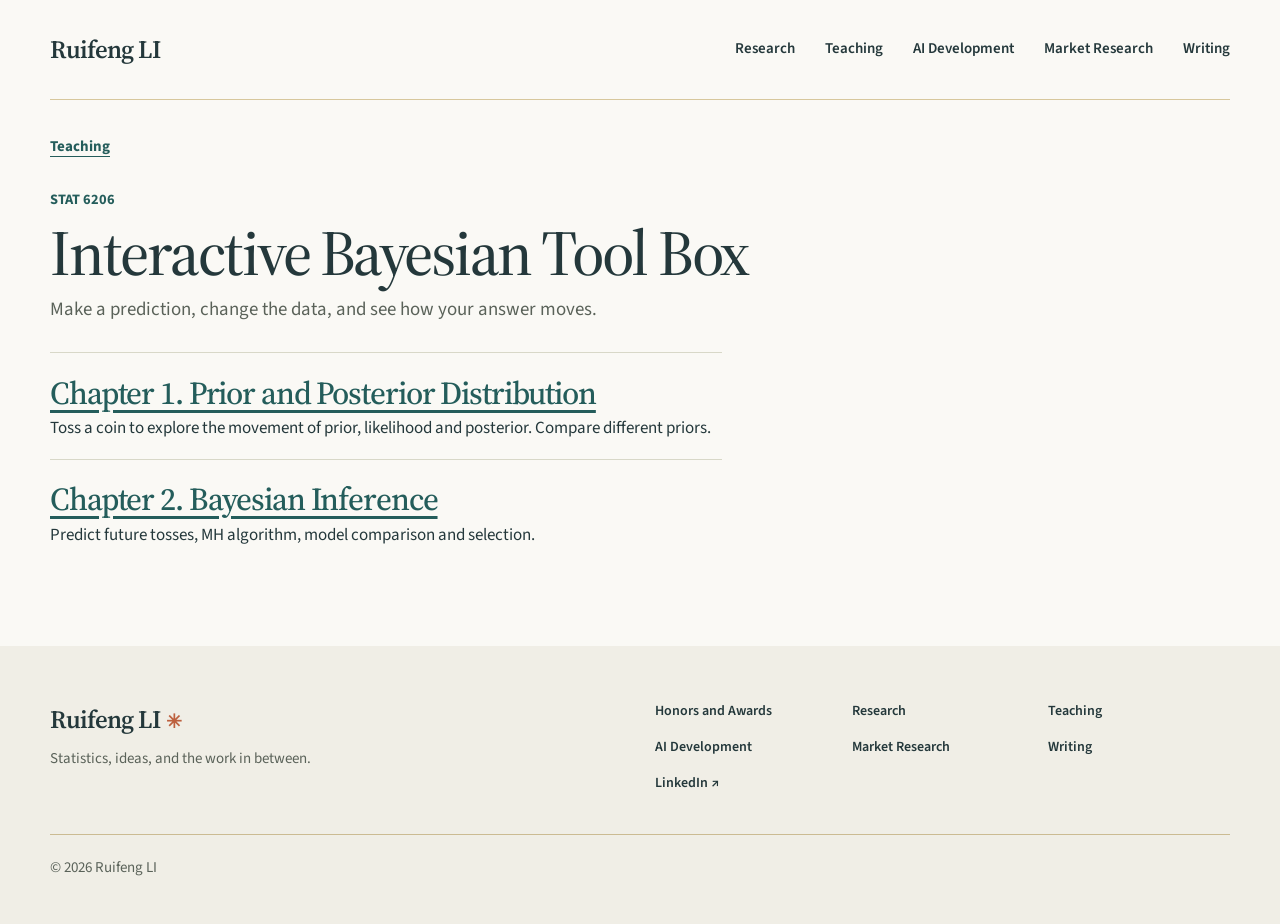
==== interactive_bayes_tutorial/index.html @ 7cce6c71 "Publish Interactive Bayesian Tool Box" ====
<!doctype html><html lang="en"><head><meta charset="utf-8"><meta name="viewport" content="width=device-width,initial-scale=1"><meta name="description" content="Ruifeng LI — statistics research, AI development, teaching, and market research."><title>Interactive Bayesian Tool Box | Ruifeng LI</title><link rel="preconnect" href="https://fonts.googleapis.com"><link rel="preconnect" href="https://fonts.gstatic.com" crossorigin><link href="https://fonts.googleapis.com/css2?family=Source+Sans+3:wght@400;500;600;700&family=Source+Serif+4:opsz,wght@8..60,400;8..60,500;8..60,600&display=swap" rel="stylesheet"><link rel="stylesheet" href="../style.css"><script src="../app.js" defer></script><link rel="stylesheet" href="assets/tutorial.css?v=704fc235ecc0"></head><body><a class="skip" href="#main">Skip to content</a><header class="header wrap"><a class="brand" href="../index.html" aria-label="Ruifeng LI, home">Ruifeng LI</a><button class="menu-toggle" aria-expanded="false" aria-controls="nav">Menu <span>☰</span></button><nav id="nav" aria-label="Main navigation"><a href="../research.html">Research</a><a href="../teaching.html">Teaching</a><a href="../ai-development.html">AI Development</a><a href="../market-research.html">Market Research</a><a href="../writing.html">Writing</a></nav></header><main id="main"><article class="wrap bayes-page bayes-index">
  <a class="text-link" href="../teaching.html">Teaching</a>
  <p class="bayes-context">STAT 6206</p>
  <h1>Interactive Bayesian Tool Box</h1>
  <p class="bayes-intro">Make a prediction, change the data, and see how your answer moves.</p>
  <div class="bayes-chapter-link">
    <h2><a href="ch01.html">Chapter 1. Prior and Posterior Distribution</a></h2>
    <p>Toss a coin to explore the movement of prior, likelihood and posterior. Compare different priors.</p>
  </div>
  <div class="bayes-chapter-link">
    <h2><a href="ch02.html">Chapter 2. Bayesian Inference</a></h2>
    <p>Predict future tosses, MH algorithm, model comparison and selection.</p>
  </div>
</article>
</main><footer><div class="wrap footer-inner"><div><a class="footer-brand" href="../index.html">Ruifeng LI<span>✳</span></a><p>Statistics, ideas, and the work in between.</p></div><div class="footer-links"><a href="../index.html#honors">Honors and Awards</a><a href="../research.html">Research</a><a href="../teaching.html">Teaching</a><a href="../ai-development.html">AI Development</a><a href="../market-research.html">Market Research</a><a href="../writing.html">Writing</a><a href="https://www.linkedin.com/in/ruifeng-li-78461b2b7/">LinkedIn ↗</a></div><p class="copyright">© 2026 Ruifeng LI</p></div></footer></body></html>
---- style.css ----
:root{--bg:#faf9f5;--paper:#fff8e7;--ink:#24383b;--accent:#245d5b;--muted:#5a6259;--line:#d7c79c}*{box-sizing:border-box}html{scroll-behavior:smooth}body{margin:0;background:var(--bg);color:var(--ink);font-family:'Source Sans 3',sans-serif;font-size:17px;line-height:1.5}a{color:inherit}button{font:inherit}h1,h2,h3,p{margin-top:0}h1,h2,h3{font-family:'Source Serif 4',Georgia,serif;font-weight:500;line-height:1.1;letter-spacing:-.035em}h1{font-size:clamp(3.5rem,7.5vw,7.25rem);margin-bottom:24px}h2{font-size:clamp(2.35rem,4vw,4rem);margin-bottom:22px}h3{font-size:1.55rem}.wrap{width:min(1180px,calc(100% - 80px));margin:auto}.skip{position:absolute;top:-100px;left:15px;background:white;padding:10px;z-index:20}.skip:focus{top:10px}:focus-visible{outline:3px solid #245d5b;outline-offset:4px}.header{height:100px;display:flex;align-items:center;justify-content:space-between;border-bottom:1px solid var(--line)}.brand,.footer-brand{font-family:'Source Serif 4',serif;font-size:25px;text-decoration:none;font-weight:600;letter-spacing:-.04em}.brand span,.footer-brand span{color:#bd603e;margin-left:6px;font-family:sans-serif;font-size:19px}.header nav{display:flex;gap:30px;align-items:center}.header nav a{text-decoration:none;font-size:15px;font-weight:600}.header nav a:hover,.header nav a[aria-current]{text-decoration:underline;text-underline-offset:6px}.menu-toggle{display:none}.hero{display:grid;grid-template-columns:1.1fr .8fr;gap:50px;padding-top:95px;padding-bottom:105px;align-items:center}.hello{font-size:18px;color:var(--accent);font-weight:600;margin-bottom:12px}.period{color:#bd603e}.role{font-family:'Source Serif 4',serif;font-size:21px;line-height:1.45}.lede,.page-lede{color:var(--muted);font-size:20px;line-height:1.55;max-width:540px}.actions{display:flex;align-items:center;gap:25px;margin-top:32px}.button{background:var(--accent);color:white;padding:15px 21px;border-radius:5px;text-decoration:none;font-size:15px;font-weight:600;display:inline-flex;align-items:center;gap:22px}.button:hover{background:#173e3d}.text-link,.under-link{color:var(--accent);font-size:15px;font-weight:700;text-decoration:underline;text-underline-offset:5px}.interest{background:#efe1b8;padding:30px 36px 35px;border-radius:3px 42px 3px 3px}.interest-heading{display:flex;justify-content:space-between;align-items:center;color:#596155;font-size:14px;font-weight:600}.asterisk{font-size:35px;color:#a35138}.interest h2{font-size:clamp(2.3rem,3.8vw,3.6rem);margin:35px 0 15px}.interest>p{color:var(--muted);font-size:16px;max-width:280px}.topic-buttons{margin-top:30px;border-top:1px solid #acaa8c}.topic-button{border:0;border-bottom:1px solid #acaa8c;background:transparent;color:var(--ink);width:100%;padding:16px 2px;display:flex;justify-content:space-between;text-align:left;cursor:pointer;font-weight:600}.topic-button:hover,.topic-button[aria-expanded=true]{color:var(--accent)}.topic-button span:last-child{font-size:22px;line-height:1}.topic-panel{grid-column:1/-1;background:var(--paper);padding:36px 42px;border-radius:4px}.topic-panel h2{font-size:2.3rem}.topic-panel h3{font-family:'Source Sans 3',sans-serif;font-weight:700;font-size:16px;letter-spacing:0;margin-top:30px}.topic-panel p{max-width:75ch}.topic-panel ol{list-style:none;padding:0;margin:0}.topic-panel li{padding:14px 0;border-top:1px solid var(--line)}.topic-panel li a{color:var(--accent);font-weight:600}.topic-panel small{color:var(--muted)}.kicker{font-size:14px;font-weight:700;color:var(--accent);margin-bottom:16px}.section-heading{display:flex;justify-content:space-between;align-items:end;gap:40px}.section-heading>p{max-width:340px;color:var(--muted)}.pathways{padding-bottom:110px}.paths{display:grid;grid-template-columns:repeat(3,1fr);gap:0;border-top:1px solid var(--line);margin-top:38px}.paths>a{padding:32px 35px 0 0;text-decoration:none}.paths>a+a{border-left:1px solid var(--line);padding-left:35px}.paths h3{margin-bottom:12px}.paths p{color:var(--muted);max-width:270px;min-height:55px}.path-icon{font-size:28px;color:#a35138;display:block;margin-bottom:25px}.path-link{color:var(--accent);font-weight:700;font-size:15px}.featured{background:#285c59;color:#fff8e7;padding:90px 0}.feature-grid{display:grid;grid-template-columns:1fr .85fr;gap:90px;align-items:center}.featured .kicker{color:#d5dfc1}.featured h2{font-size:clamp(2.4rem,4.3vw,4.2rem)}.feature-intro{max-width:480px;color:#e7eee1;font-size:19px;line-height:1.6}.light-button{background:#faf9f5;color:#24383b;margin-top:20px}.light-button:hover{background:#fff8e7}.paper-preview{background:#fff8e7;color:var(--ink);padding:30px 35px;transform:rotate(2deg);box-shadow:10px 12px 0 #1e4b49}.paper-top{display:flex;justify-content:space-between;font-weight:700;font-size:14px;border-bottom:1px solid var(--line);padding-bottom:16px}.paper-top span:last-child{color:#a35138;font-size:23px}.paper-label{font-size:13px;color:var(--muted);margin:25px 0 8px}.paper-preview ol{padding-left:20px;margin:0}.paper-preview li{padding:8px 0;font-family:'Source Serif 4',serif}.closing-grid,.content-grid,.project-grid{display:grid;grid-template-columns:1fr 1fr;gap:110px;padding-top:110px;padding-bottom:110px}.closing-grid p,.content-grid p,.project-grid p{color:var(--muted);max-width:500px}.teaching-preview{border-left:1px solid var(--line);padding-left:55px;align-self:center}.small-label{font-size:14px;color:var(--accent);font-weight:700}.teaching-preview h3{font-size:2.2rem;margin:22px 0}.page-hero{padding-top:100px;padding-bottom:75px;border-bottom:1px solid var(--line)}.page-hero h1{font-size:clamp(3.4rem,6.4vw,6rem)}.page-lede{max-width:650px}.content-grid h2,.project-grid h2,.simple-section h2,.market-note h2{font-size:2.7rem}.timeline article{border-top:1px solid var(--line);padding:19px 0}.timeline span,.course-code{font-size:14px;color:var(--accent);font-weight:700}.timeline h3{font-size:1.25rem;margin:7px 0}.timeline p{margin:0}.research-topics,.simple-section{padding-top:75px;padding-bottom:75px}.research-topics .topic-buttons{max-width:750px}.research-topics .topic-panel{margin-top:35px}.simple-section>p{max-width:650px;color:var(--muted)}.course-list{border-top:1px solid var(--line);margin-top:35px}.course{display:grid;grid-template-columns:180px 1fr;gap:25px;padding:24px 0;border-bottom:1px solid var(--line)}.course h3{font-size:1.35rem;margin-bottom:6px}.course p{margin:0;color:var(--muted)}.workflow-box{background:var(--paper);padding:34px}.workflow{margin-top:20px}.workflow details{border-top:1px solid var(--line);padding:16px 0}.workflow summary{list-style:none;cursor:pointer;font-weight:700}.workflow summary::-webkit-details-marker{display:none}.workflow summary:after{content:'+';float:right}.workflow details[open] summary:after{content:'−'}.workflow summary span{font-family:'Source Serif 4',serif;color:#a35138;margin-right:18px}.workflow details p{padding:12px 0 0 40px;margin:0}.market-note{display:flex;align-items:start;gap:45px;padding-top:90px;padding-bottom:120px}.market-note p{color:var(--muted)}.market-symbol{font-size:70px;line-height:1;color:#a35138}.market-tags{display:flex;gap:12px;margin-top:32px}.market-tags span{border:1px solid #9eaa91;border-radius:30px;padding:7px 14px;font-size:14px}footer{background:#f0eee6;padding:55px 0 30px}.footer-inner{display:grid;grid-template-columns:1fr 1fr;gap:30px}.footer-inner p{font-size:15px;color:var(--muted);margin-top:10px}.footer-links{display:grid;grid-template-columns:repeat(3,1fr);gap:15px}.footer-links a{font-size:14px;text-decoration:none;font-weight:600}.copyright{grid-column:1/-1;border-top:1px solid #cbbb92;padding-top:22px}.menu-toggle{border:0;background:none;color:var(--ink);font-weight:700}@media(max-width:800px){.wrap{width:min(100% - 40px,650px)}.header{height:76px;position:relative}.menu-toggle{display:block}.header nav{display:none;position:absolute;z-index:5;top:75px;left:-20px;right:-20px;background:var(--paper);padding:20px;box-shadow:0 10px 20px #24383b22;flex-direction:column;align-items:flex-start;gap:18px}.header nav.open{display:flex}.hero{grid-template-columns:1fr;gap:45px;padding-top:65px;padding-bottom:75px}.interest{padding:28px}.interest h2{margin-top:25px}.topic-panel{padding:25px 23px}.section-heading{display:block}.paths{grid-template-columns:1fr}.paths>a,.paths>a+a{border-left:0;border-bottom:1px solid var(--line);padding:24px 0}.paths p{min-height:0}.path-icon{margin-bottom:12px}.feature-grid,.closing-grid,.content-grid,.project-grid{grid-template-columns:1fr;gap:45px}.feature-grid{gap:55px}.featured{padding:70px 0}.closing-grid,.content-grid,.project-grid{padding-top:75px;padding-bottom:75px}.teaching-preview{padding-left:0;border-left:0;border-top:1px solid var(--line);padding-top:35px}.page-hero{padding:65px 0 50px}.course{grid-template-columns:1fr;gap:8px}.footer-inner{grid-template-columns:1fr}.footer-links{grid-template-columns:repeat(2,1fr)}.copyright{grid-column:auto}.market-note{gap:20px}.market-symbol{font-size:48px}}@media(prefers-reduced-motion:reduce){html{scroll-behavior:auto}*{animation-duration:.01ms!important;transition-duration:.01ms!important}}

.hero{grid-template-columns:.8fr 1.1fr;gap:80px}.portrait-frame{position:relative;max-width:410px;padding:20px 0 0 20px}.portrait{display:block;width:100%;aspect-ratio:1;object-fit:cover;border-radius:3px 70px 3px 3px}.portrait-frame:before{content:"";position:absolute;inset:0 20px 20px 0;border:1px solid #acaa8c;border-radius:3px 70px 3px 3px;z-index:-1}.portrait-mark{position:absolute;bottom:-25px;right:-25px;background:#faf9f5;color:#a35138;font-size:52px;line-height:1;padding:9px}.paths{grid-template-columns:repeat(4,1fr)}.research-topics .topic-panel{margin:0}.topic-button[aria-expanded=true] span:last-child{transform:rotate(45deg)}.reading-note{font-size:15px;color:#5a6259;margin-top:4px}@media(max-width:800px){.hero{grid-template-columns:1fr;gap:45px}.portrait-frame{max-width:320px}.paths{grid-template-columns:1fr}}


.research-heading p{color:var(--muted);margin-top:-10px}.disclosure-button{display:flex;justify-content:space-between;gap:20px;align-items:center;width:100%;border:0;background:none;color:inherit;text-align:left;font:inherit;cursor:pointer;padding:0}.disclosure-button>span:last-child{color:var(--accent)}.workflow-step{border-top:1px solid var(--line);padding:16px 0}.workflow-step .disclosure-button{font-weight:700}.workflow-step .disclosure-panel p{margin:0;padding:12px 0 0 40px}.course h3 .disclosure-button{font-family:inherit;font-size:inherit;letter-spacing:inherit;line-height:inherit}.disclosure-panel h4{font-size:15px;color:var(--accent);margin:22px 0 8px}.material-list{list-style:none;padding:0;margin:0}.material-list li{padding:8px 0;border-bottom:1px solid var(--line)}.material-list a{color:var(--accent);font-weight:600}.material-download{font-size:14px;margin-left:12px}.document-page{padding:70px 0}.document-page h1{font-size:clamp(2.5rem,5vw,4.5rem);margin:24px 0}.document-actions{display:flex;align-items:center;gap:20px;margin:28px 0}.pdf-viewer{display:block;width:100%;height:85vh;border:1px solid var(--line);background:white}.extracted-text{margin-top:25px}.extracted-text summary{cursor:pointer;font-weight:700}.extracted-text pre{white-space:pre-wrap;overflow-wrap:anywhere;background:var(--paper);padding:24px;font:15px/1.6 monospace}.project-upcoming{border-top:1px solid var(--line)}


.document-pages{max-width:900px;margin:0 auto}.document-pages img{display:block;width:100%;height:auto;margin:0 0 20px;background:#fff;box-shadow:0 2px 10px #24383b20}.document-actions{flex-wrap:wrap}


.course-link{text-decoration:underline;text-decoration-thickness:1px;text-underline-offset:5px}.material-list li span{display:inline}.material-download{white-space:nowrap}


.research-heading h1{font-size:clamp(2.35rem,4vw,4rem);margin-bottom:22px}


.paths{grid-template-columns:repeat(5,1fr)}.paths>a,.paths>a+a{padding-right:18px}.paths>a+a{padding-left:18px}.writing-page h1{font-size:clamp(3rem,6vw,5rem)}.writing-list{max-width:850px;padding-left:1.3rem;margin:45px 0}.writing-list>li{padding:20px 0;border-top:1px solid var(--line)}.writing-list>li::marker{color:var(--accent)}.writing-button{font-family:"Source Serif 4",serif;font-size:1.3rem;font-weight:500}.writing-title{text-decoration:underline;text-underline-offset:5px}.writing-entry time{display:block;color:var(--muted);font-size:15px;margin-top:8px}.writing-entry .disclosure-panel p{color:var(--muted);margin:20px 0 12px}.writing-entry .disclosure-panel a{display:inline-block;margin-bottom:10px}@media(max-width:800px){.paths{grid-template-columns:1fr}.paths>a,.paths>a+a{padding:24px 0}}


.compact-intro{padding-top:70px;padding-bottom:36px;font-size:16px;line-height:1.6}.compact-intro h1{display:inline;font-family:inherit;font-size:16px;letter-spacing:normal;font-weight:700;color:var(--accent)}.compact-intro p{display:inline;color:var(--muted)}.project-grid .skill-title,.project-upcoming .skill-title,.market-columns .skill-title{font-size:clamp(1.4rem,2.25vw,1.9rem)}


.market-columns{display:grid;grid-template-columns:1fr 1fr;gap:clamp(2rem,6vw,6rem)}.market-columns .skill-title{margin-top:0}.curated-reading{min-width:0}.reading-entry{padding:2.5rem 0;border-bottom:1px solid var(--line, #c9c5ab)}.reading-entry h3{font-size:clamp(1.4rem,2.3vw,1.9rem);line-height:1.25;margin:.8rem 0 1rem}.reading-entry ul{padding-left:1.25rem;line-height:1.65}.reading-entry li+li{margin-top:.6rem}

@media (max-width: 700px){.market-columns{grid-template-columns:1fr;gap:3rem}}

.topic-panel,.workflow-box{background:#f0eee6}.reading-heading{display:flex;align-items:start;gap:1rem}.reading-heading h3{flex:1}.reading-toggle{width:auto;min-width:44px;min-height:44px;justify-content:center;color:var(--accent);font-size:1.5rem}
.intro h1{font-size:clamp(3rem,6.2vw,6rem)}
.lede{color:var(--ink);font-size:22px}
---- interactive_bayes_tutorial/assets/tutorial.css ----
.bayes-page {
  --prior: #a34739;
  --posterior: #245d5b;
  --evidence: #5e5379;
  --lab: #fffefa;
  --rule: #d8d8c8;
  padding-top: 2.1rem;
  padding-bottom: 5rem;
}

.bayes-context { color: var(--accent); font-size: .9rem; font-weight: 700; margin: 1.85rem 0 .55rem; }
.bayes-page h1 { font-size: clamp(2.2rem, 5vw, 4.2rem); margin-bottom: .6rem; line-height: 1.05; }
.bayes-intro { color: var(--muted); font-size: 1.18rem; max-width: 62ch; margin-bottom: 1.75rem; }
.bayes-index { min-height: 53vh; }
.bayes-chapter-link { max-width: 42rem; border-top: 1px solid var(--rule); padding-top: 1.4rem; }
.bayes-chapter-link h2 { font-size: clamp(1.4rem, 3vw, 2rem); margin-bottom: .35rem; }
.bayes-chapter-link a { color: var(--accent); text-underline-offset: .18em; }
.bayes-next { display: inline-block; margin-top: .65rem; }
.bayes-inference .bayes-controls select { width: 100%; margin-bottom: .75rem; }
.bayes-inference .bayes-controls .bayes-utility { align-items: center; }
.inference-count-heading { display: flex; justify-content: space-between; gap: .5rem; }
.inference-count-heading output { color: var(--accent); font-weight: 700; font-variant-numeric: tabular-nums; }
.inference-counts { display: grid; grid-template-columns: repeat(2, minmax(0, 1fr)); gap: .85rem; }
.inference-next-toss { display: flex; align-items: center; justify-content: space-between; flex-wrap: wrap; gap: .15rem .6rem; margin: .65rem 0 0; padding: .45rem .65rem; background: #e8f0ea; border-left: 3px solid var(--accent); color: var(--accent); font-weight: 700; }
.inference-next-toss output { font-size: 1.48rem; line-height: 1.2; }
#predictive-simulated { color: var(--evidence); }
.inference-chart .bayes-legend { margin-top: .45rem; }
.bayes-legend .inference-key-hpd::before { height: .6em; border: 0; background: #c4d3cb; }
.inference-endpoints { display: grid; grid-template-columns: repeat(2, minmax(0, 1fr)); gap: 1rem; margin-top: .65rem; padding-top: .2rem; border-top: 1px solid var(--rule); }
.inference-buttons { margin-bottom: .85rem; }
#model-check > p { max-width: 74ch; }
#model-check > .check-specification { display: flex; flex-wrap: wrap; gap: .3rem 1.15rem; max-width: none; margin-bottom: .55rem; }
.check-controls { display: flex; flex-wrap: wrap; align-items: end; gap: .5rem 1.15rem; margin: .85rem 0 1rem; }
.check-controls .bayes-range { flex: 0 1 16rem; margin: 0; }
.check-controls select { margin-bottom: 0; }
.bayes-legend .check-key-observed::before { border-color: var(--ink); border-width: 3px; }
.bayes-legend .check-key-replicated::before { border-color: #789e91; }
.check-charts .bayes-figure { padding: .75rem; background: var(--lab); border: 1px solid var(--rule); }
.bf-lab { max-width: 55rem; }
.bf-models, .bf-controls { display: grid; grid-template-columns: repeat(2, minmax(0, 1fr)); gap: .75rem; }
.bf-definitions { margin-bottom: .95rem; }
.bf-definitions > div { display: grid; grid-template-columns: max-content minmax(0, 1fr); align-items: baseline; gap: .35rem; border-top: 1px solid var(--rule); padding: .5rem 0; }
.bf-definitions :is(strong, span) { color: var(--ink); font-size: 1rem; font-weight: 700; }
.bf-heading { font-size: 1.2rem; margin: 0 0 .3rem; }
.bf-formula { padding: .45rem .55rem .6rem; background: #eeefe7; }
.bf-formula math { font-size: clamp(1rem, 3vw, 1.35rem); }
.bf-controls { padding: .85rem 0 .3rem; align-items: start; }
.bf-controls > div > .bayes-range:first-child { margin-top: 0; }
.bf-results > p:first-child { margin-bottom: .35rem; font-weight: 700; }
.bf-model { --bf-fill: var(--muted); min-width: 0; border: 1px solid var(--rule); border-top: 3px solid var(--bf-fill); padding: .65rem .75rem; background: var(--lab); }
.bf-alternative { --bf-fill: var(--accent); }
.bf-model h4 { margin: 0 0 .55rem; font-size: 1rem; }
.bf-model sub { line-height: 0; }
.bf-reading { display: grid; grid-template-columns: minmax(0, 1fr) 5.5ch; align-items: start; gap: .6rem; }
.bf-reading output { color: var(--bf-fill); font-size: 1.22rem; font-variant-numeric: tabular-nums; font-weight: 700; line-height: 1; text-align: right; }
.bf-reading meter { display: block; width: 100%; height: 1rem; }
.bf-reading meter::-webkit-meter-bar { background: #e9e9e0; border: 0; border-radius: .2rem; }
.bf-reading meter::-webkit-meter-optimum-value { background: var(--bf-fill); }
.bf-reading meter::-moz-meter-bar { background: var(--bf-fill); }
.bf-scale { display: flex; justify-content: space-between; margin-top: .2rem; color: var(--muted); font-size: .76rem; }
.bf-summary { margin: .5rem 0 1rem; font-size: .88rem; color: var(--muted); font-variant-numeric: tabular-nums; }
.bf-criterion caption { text-align: left; font-family: 'Source Serif 4', Georgia, serif; font-weight: 600; font-size: 1.3rem; margin-bottom: .3rem; }
.bf-criterion { width: 100%; margin-bottom: .35rem; }
.bf-criterion th:nth-child(-n+2), .bf-criterion td:nth-child(-n+2) { white-space: nowrap; }
@media (max-width: 560px) {
  .bf-controls, .bf-definitions { grid-template-columns: minmax(0, 1fr); }
  .bf-model { padding: .5rem; }
  .bf-model h4 { min-height: 3em; }
  .bf-reading { grid-template-columns: minmax(0, 1fr); gap: .35rem; }
  .bf-reading output { grid-row: 1; text-align: left; }
}
.lasso-spec-heading { font-size: 1.2rem; margin: 0 0 .3rem; }
.lasso-model { max-width: 30rem; margin: .55rem 0 .8rem; }
.criteria-specification { display: flex; flex-wrap: wrap; align-items: baseline; column-gap: .4rem; }
.criteria-heading { font-size: clamp(.9rem, 3vw, 1.2rem); margin: 0; }
.criteria-equation { width: fit-content; margin: .5rem 0 .65rem; font-size: clamp(.8rem, 3vw, 1.15rem); }
.criteria-specification .criteria-equation { margin: 0; }
.criteria-controls { display: grid; grid-template-columns: repeat(2, minmax(0, 1fr)); gap: .15rem 1rem; max-width: 50rem; }
.criteria-controls .bayes-range { margin: .35rem 0; }
.criteria-charts { max-width: 62rem; margin-top: .65rem; }
.criteria-results { max-width: 50rem; width: 100%; margin-top: .55rem; }
@media (max-width: 420px) {
  .criteria-controls { grid-template-columns: minmax(0, 1fr); }
}
.lasso-priors, .lasso-charts { max-width: 60rem; }
.lasso-priors p { margin-bottom: .35rem; color: var(--muted); }
.lasso-priors strong { color: var(--ink); }
.lasso-legend { margin-bottom: .7rem; }
.bayes-legend .lasso-key-boundary::before { border-color: var(--accent); }
.bayes-legend .lasso-key-mode::before { width: .56rem; height: .56rem; border: 0; border-radius: 50%; background: var(--accent); }
.lasso-charts .bayes-figure { background: var(--lab); border: 1px solid var(--rule); padding: .65rem .75rem; }
.lasso-charts svg { margin-inline: auto; }
.bayes-inference .bayes-table th, .bayes-inference .bayes-table td { padding-right: .45rem; }
#predictive-plot .overlay { cursor: crosshair; }
.mh-controls { display: flex; flex-wrap: wrap; align-items: end; gap: .5rem 1rem; }
.mh-controls select { max-width: 100%; }
.mh-target-note { font-size: .94rem; color: var(--muted); margin: .35rem 0 .5rem; }
.mh-toggle { display: inline-flex; align-items: center; gap: .4rem; min-height: 2.65rem; }
.mh-toggle input { accent-color: var(--accent); }
.mh-settings { display: grid; gap: 1rem; }
.mh-settings.mh-comparing { grid-template-columns: repeat(2, minmax(0, 1fr)); align-items: start; }
.mh-setting { container-type: inline-size; min-width: 0; background: var(--lab); border: 1px solid var(--rule); padding: .95rem; }
.mh-setting > h3 { font-size: 1.35rem; margin-bottom: .4rem; }
.mh-setting > .bayes-range { max-width: 22rem; }
.mh-hint { border-left: 3px solid var(--accent); padding: .35rem .55rem; background: #ebf0ea; font-size: .91rem; margin: .35rem 0 .65rem; }
.mh-hint[data-state="slow"] { border-color: #97752c; background: #f5efdf; }
.mh-hint[data-state="rejection"] { border-color: var(--prior); background: #f8eae5; }
.mh-table th, .mh-table td { font-size: .88rem; }
.mh-low { color: var(--prior); font-weight: 700; }
.mh-swatch { display: inline-block; vertical-align: middle; margin-right: .4rem; width: .9rem; border-top: 2px var(--chain-style) var(--chain-color); }
.mh-charts { display: grid; gap: .75rem 1rem; grid-template-columns: minmax(0, 1fr); }
.mh-charts figure { border-top: 1px solid var(--rule); padding-top: .55rem; }
.mh-charts h4 { margin: 0 0 .25rem; font-size: 1rem; color: var(--accent); }
.mh-charts figure > p, .mh-charts figcaption { font-size: .88rem; }
.mh-target { cursor: crosshair; }
.mh-start { display: flex; flex-wrap: wrap; align-items: end; gap: .25rem .55rem; margin: .25rem 0 .45rem; font-size: .87rem; }
.mh-start select { margin: 0; }
.mh-start input { display: block; font: inherit; width: 4rem; padding: .3rem; min-height: 2.65rem; color: var(--ink); background: var(--lab); border: 1px solid #7f8e83; border-radius: .3rem; }
.mh-notes { margin-top: .85rem; }
@container (min-width: 39rem) {
  .mh-charts { grid-template-columns: repeat(2, minmax(0, 1fr)); }
}
@media (max-width: 690px) {
  .mh-settings.mh-comparing { grid-template-columns: minmax(0, 1fr); }
}

.bayes-workbench {
  --bayes-columns: minmax(215px, .85fr) minmax(0, 2.3fr);
  display: grid;
  grid-template-columns: var(--bayes-columns);
  border: 1px solid var(--rule);
  border-top: 3px solid var(--accent);
  border-radius: 0 0 .65rem .65rem;
  background: var(--lab);
}
.bayes-controls { padding: 1.3rem; background: #f1f0e6; border-right: 1px solid var(--rule); }
.bayes-controls h2 { font-size: 1.65rem; margin-bottom: 1rem; }
.bayes-views { min-width: 0; padding: 1.1rem 1.3rem 1.25rem; }
.bayes-custom { display: grid; grid-column: 1 / -1; grid-template-columns: var(--bayes-columns); border-top: 1px solid var(--rule); }
.bayes-custom .bayes-controls { min-width: 0; padding-top: 1.1rem; }
.bayes-custom > :is(.bayes-controls, .bayes-figure) > h3 { font-size: 1.24rem; line-height: 1.25; margin: 0; }
.bayes-custom .bayes-legend { margin-top: .35rem; }
.bayes-page button, .bayes-page select { font: inherit; font-size: .96rem; min-height: 2.65rem; border-radius: .3rem; }
.bayes-page button { cursor: pointer; }
.bayes-page :focus-visible { outline: 2px solid var(--accent); outline-offset: 3px; }
.bayes-page select { display: block; background: var(--lab); color: var(--ink); border: 1px solid #7f8e83; padding: .35rem .5rem; margin: .25rem 0; max-width: 100%; }
.bayes-page button:is(.bayes-action, .bayes-secondary) { padding: .32rem .72rem; font-weight: 700; border: 1px solid var(--accent); }
.bayes-action { background: var(--accent); color: white; }
.bayes-action:hover { background: #173e3d; }
.bayes-secondary { background: var(--lab); color: var(--accent); }
.bayes-secondary:hover { background: #e4eee7; }
.bayes-quiet { padding: .16rem 0; background: none; border: 0; color: var(--accent); font-weight: 700 !important; text-decoration: underline; text-underline-offset: .2em; }
.bayes-toss-buttons { display: grid; grid-template-columns: repeat(2, 1fr); gap: .5rem; margin: 1rem 0; }
.bayes-range { display: block; margin: .7rem 0 .9rem; font-size: .95rem; }
.bayes-range span { display: flex; justify-content: space-between; gap: .4rem; }
.bayes-range output { color: var(--accent); font-weight: 700; font-variant-numeric: tabular-nums; }
.bayes-range input { display: block; accent-color: var(--accent); width: 100%; min-height: 1.6rem; margin: .2rem 0 0; }
.bayes-short-range { max-width: 24rem; }
.bayes-utility { display: flex; flex-wrap: wrap; gap: .15rem .9rem; margin-top: .55rem; }
.bayes-feedback { color: var(--accent); font-size: .95rem; margin-bottom: .5rem; }
.bayes-mobile-means { display: none; }
.bayes-record { border-bottom: 1px solid var(--rule); padding: .1rem 0 .85rem; margin-bottom: .7rem; }
.bayes-record p { font-weight: 700; margin: 0 0 .45rem; font-variant-numeric: tabular-nums; }
.bayes-toss-log { list-style: none; padding: 0; margin: 0; display: flex; flex-wrap: wrap; gap: .3rem; }
.bayes-toss-log li { width: 1.48rem; height: 1.48rem; display: grid; place-items: center; border-radius: 50%; background: #dbe9dd; color: #23473b; border: 1px solid #8bab99; font-size: .78rem; font-weight: 700; }
.bayes-toss-log [data-tails] { background: #f8e8d9; border-color: #b9815e; color: #753b23; }
.bayes-pair { display: grid; grid-template-columns: repeat(2, minmax(0, 1fr)); gap: 1.05rem; }
.bayes-figure { margin: 0; min-width: 0; }
.bayes-figure h3 { font-size: 1.24rem; margin: 0; }
.bayes-figure > p { color: var(--muted); margin-bottom: 0; font-size: .92rem; }
.bayes-figure svg { display: block; max-width: 100%; height: auto; }
.bayes-axis-label { display: flex; justify-content: space-between; font-size: .78rem; color: var(--ink); }
.bayes-axis-label span { color: var(--evidence); }
.bayes-figure figcaption { color: var(--muted); font-size: .94rem; margin-top: .25rem; font-variant-numeric: tabular-nums; }
.bayes-likelihood-note { border-top: 1px solid var(--rule); margin: .75rem 0 0; padding-top: .65rem; color: var(--muted); font-size: .94rem; }
.bayes-legend { display: flex; flex-wrap: wrap; gap: .35rem 1rem; padding: 0; margin: 0 0 .55rem; list-style: none; font-size: .88rem; }
.bayes-legend[hidden] { display: none; }
.bayes-legend li::before { content: ''; display: inline-block; vertical-align: middle; width: 1.25rem; margin-right: .35rem; border-top: 2px solid var(--posterior); }
.bayes-legend .bayes-key-prior::before { border-top: 2px dashed var(--prior); }
.bayes-legend .bayes-key-evidence::before { border-top: 2px dotted #7c887e; }
.bayes-legend .bayes-key-likelihood::before { border-top: 2px dotted var(--evidence); }
.bayes-explanation, .bayes-advanced { border-block-start: 1px solid var(--rule); }
.bayes-page details summary { color: var(--accent); padding: .8rem 0; cursor: pointer; font-weight: 700; }
.bayes-explanation { margin-top: 1.1rem; }
.bayes-explanation p, .bayes-advanced-body > p { max-width: 74ch; }
.bayes-advanced-title { font-size: 2rem; margin: 2.2rem 0 .45rem; }
.bayes-advanced:last-of-type { border-block-end: 1px solid var(--rule); }
.bayes-advanced-body { padding: .35rem 0 1.4rem; }
.bayes-advanced-body > p { margin-bottom: .7rem; }
.bayes-presets { margin-bottom: .7rem; gap: .45rem; }
.bayes-table { border-collapse: collapse; font-size: .92rem; margin-bottom: .85rem; }
.bayes-table th, .bayes-table td { text-align: left; padding: .42rem .65rem .42rem 0; border-bottom: 1px solid var(--rule); font-variant-numeric: tabular-nums; }
.bayes-table thead th { color: var(--accent); }
.bayes-objective-charts { margin-top: 1rem; }
.bayes-objective-charts:has(#kernel-figure[hidden]) { grid-template-columns: minmax(0, 36rem); }
.bayes-normal-grid { display: grid; grid-template-columns: minmax(190px, .85fr) minmax(0, 2fr); gap: 1.2rem; }
.bayes-weights { margin-top: .65rem; font-size: .92rem; font-variant-numeric: tabular-nums; }
.bayes-weights div { display: flex; flex-wrap: wrap; justify-content: space-between; gap: .2rem .75rem; }
.bayes-weights progress { width: 100%; height: .6rem; accent-color: var(--posterior); direction: rtl; }
.bayes-takeaway { border-left: 3px solid var(--accent); padding-left: .65rem; margin-top: 1rem; }
.bayes-reference { color: var(--muted); font-size: .9rem; margin: .9rem 0 0; }

@media (max-width: 800px) {
  .bayes-workbench { --bayes-columns: minmax(172px, .85fr) minmax(0, 2.3fr); grid-template-columns: minmax(0, 1fr); }
  .bayes-controls { border-right: 0; border-bottom: 1px solid var(--rule); }
  .bayes-custom .bayes-controls { border-right: 1px solid var(--rule); border-bottom: 0; }
  .bayes-custom > :is(.bayes-controls, .bayes-figure) > h3 { font-size: 1.07rem; }
  .bayes-mobile-means { display: block; margin: -.45rem 0 .65rem; color: var(--accent); font-size: .9rem; font-weight: 700; }
}
@media (max-width: 560px) {
  .bayes-page { padding-top: 1.25rem; }
  .bayes-controls, .bayes-views { padding: .9rem; }
  .bayes-custom { grid-template-columns: minmax(134px, .85fr) minmax(0, 2.3fr); }
  .bayes-custom > :is(.bayes-controls, .bayes-figure) { padding: .75rem .45rem; }
  .bayes-custom > :is(.bayes-controls, .bayes-figure) > h3 { font-size: .92rem; }
  .bayes-custom .bayes-axis-label { font-size: .68rem; }
  .bayes-pair, .bayes-normal-grid { grid-template-columns: minmax(0, 1fr); }
}
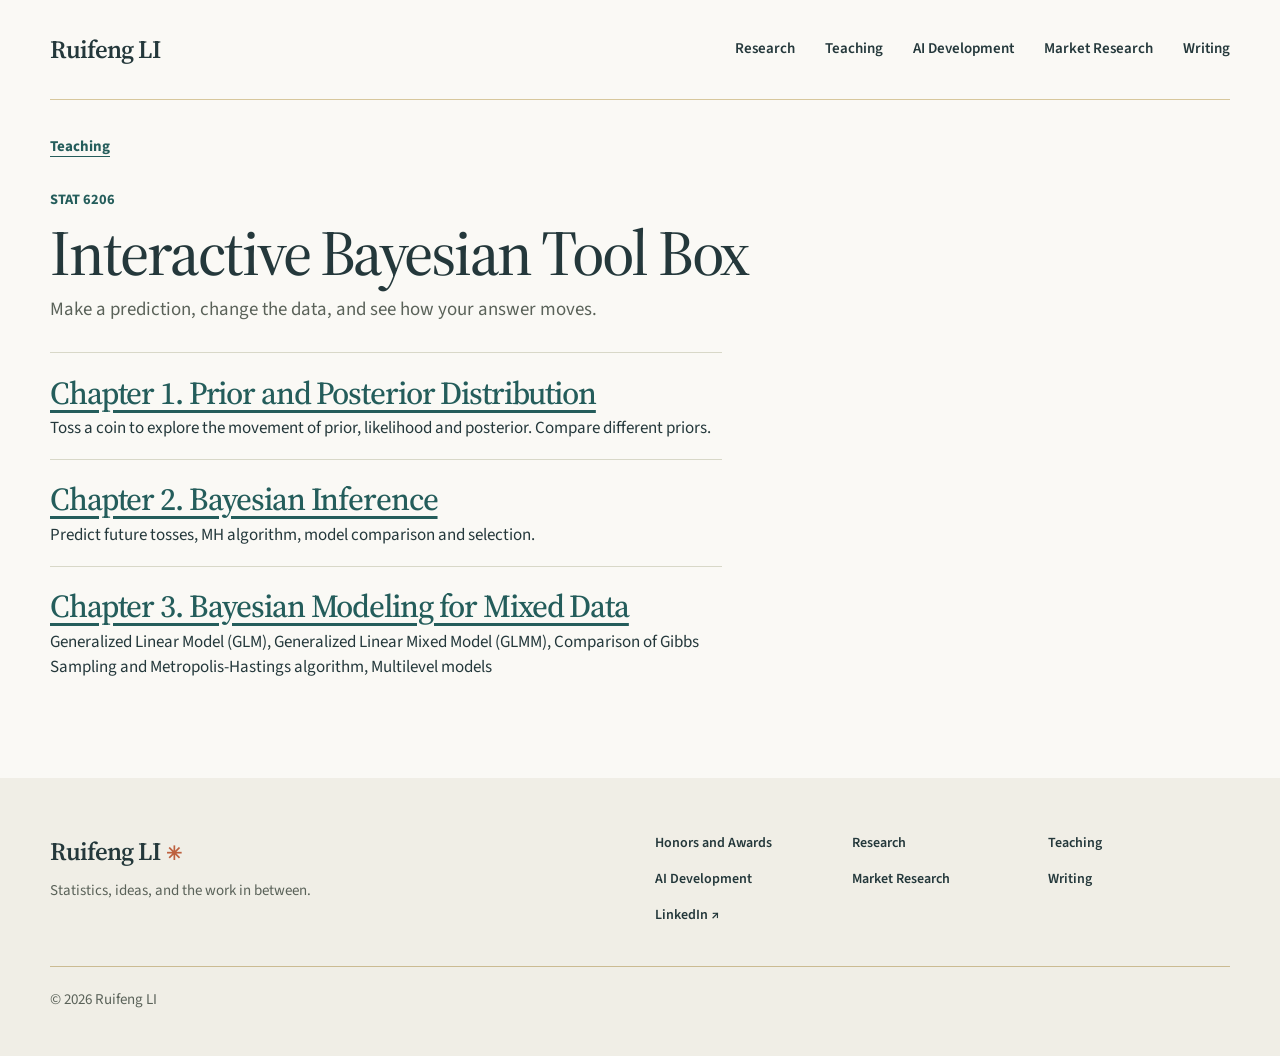
==== commit a30aedc7: "Publish Bayesian modeling tutorial for mixed data" ====
--- a/interactive_bayes_tutorial/index.html
+++ b/interactive_bayes_tutorial/index.html
@@ -1,4 +1,4 @@
-<!doctype html><html lang="en"><head><meta charset="utf-8"><meta name="viewport" content="width=device-width,initial-scale=1"><meta name="description" content="Ruifeng LI — statistics research, AI development, teaching, and market research."><title>Interactive Bayesian Tool Box | Ruifeng LI</title><link rel="preconnect" href="https://fonts.googleapis.com"><link rel="preconnect" href="https://fonts.gstatic.com" crossorigin><link href="https://fonts.googleapis.com/css2?family=Source+Sans+3:wght@400;500;600;700&family=Source+Serif+4:opsz,wght@8..60,400;8..60,500;8..60,600&display=swap" rel="stylesheet"><link rel="stylesheet" href="../style.css"><script src="../app.js" defer></script><link rel="stylesheet" href="assets/tutorial.css?v=704fc235ecc0"></head><body><a class="skip" href="#main">Skip to content</a><header class="header wrap"><a class="brand" href="../index.html" aria-label="Ruifeng LI, home">Ruifeng LI</a><button class="menu-toggle" aria-expanded="false" aria-controls="nav">Menu <span>☰</span></button><nav id="nav" aria-label="Main navigation"><a href="../research.html">Research</a><a href="../teaching.html">Teaching</a><a href="../ai-development.html">AI Development</a><a href="../market-research.html">Market Research</a><a href="../writing.html">Writing</a></nav></header><main id="main"><article class="wrap bayes-page bayes-index">
+<!doctype html><html lang="en"><head><meta charset="utf-8"><meta name="viewport" content="width=device-width,initial-scale=1"><meta name="description" content="Ruifeng LI — statistics research, AI development, teaching, and market research."><title>Interactive Bayesian Tool Box | Ruifeng LI</title><link rel="preconnect" href="https://fonts.googleapis.com"><link rel="preconnect" href="https://fonts.gstatic.com" crossorigin><link href="https://fonts.googleapis.com/css2?family=Source+Sans+3:wght@400;500;600;700&family=Source+Serif+4:opsz,wght@8..60,400;8..60,500;8..60,600&display=swap" rel="stylesheet"><link rel="stylesheet" href="../style.css"><script src="../app.js" defer></script><link rel="stylesheet" href="assets/tutorial.css?v=f09e09e74d09"></head><body><a class="skip" href="#main">Skip to content</a><header class="header wrap"><a class="brand" href="../index.html" aria-label="Ruifeng LI, home">Ruifeng LI</a><button class="menu-toggle" aria-expanded="false" aria-controls="nav">Menu <span>☰</span></button><nav id="nav" aria-label="Main navigation"><a href="../research.html">Research</a><a href="../teaching.html">Teaching</a><a href="../ai-development.html">AI Development</a><a href="../market-research.html">Market Research</a><a href="../writing.html">Writing</a></nav></header><main id="main"><article class="wrap bayes-page bayes-index">
   <a class="text-link" href="../teaching.html">Teaching</a>
   <p class="bayes-context">STAT 6206</p>
   <h1>Interactive Bayesian Tool Box</h1>
@@ -11,5 +11,9 @@
     <h2><a href="ch02.html">Chapter 2. Bayesian Inference</a></h2>
     <p>Predict future tosses, MH algorithm, model comparison and selection.</p>
   </div>
+  <div class="bayes-chapter-link">
+    <h2><a href="ch03.html">Chapter 3. Bayesian Modeling for Mixed Data</a></h2>
+    <p>Generalized Linear Model (GLM), Generalized Linear Mixed Model (GLMM), Comparison of Gibbs Sampling and Metropolis-Hastings algorithm, Multilevel models</p>
+  </div>
 </article>
 </main><footer><div class="wrap footer-inner"><div><a class="footer-brand" href="../index.html">Ruifeng LI<span>✳</span></a><p>Statistics, ideas, and the work in between.</p></div><div class="footer-links"><a href="../index.html#honors">Honors and Awards</a><a href="../research.html">Research</a><a href="../teaching.html">Teaching</a><a href="../ai-development.html">AI Development</a><a href="../market-research.html">Market Research</a><a href="../writing.html">Writing</a><a href="https://www.linkedin.com/in/ruifeng-li-78461b2b7/">LinkedIn ↗</a></div><p class="copyright">© 2026 Ruifeng LI</p></div></footer></body></html>
--- a/style.css
+++ b/style.css
@@ -1,30 +1,54 @@
-:root{--bg:#faf9f5;--paper:#fff8e7;--ink:#24383b;--accent:#245d5b;--muted:#5a6259;--line:#d7c79c}*{box-sizing:border-box}html{scroll-behavior:smooth}body{margin:0;background:var(--bg);color:var(--ink);font-family:'Source Sans 3',sans-serif;font-size:17px;line-height:1.5}a{color:inherit}button{font:inherit}h1,h2,h3,p{margin-top:0}h1,h2,h3{font-family:'Source Serif 4',Georgia,serif;font-weight:500;line-height:1.1;letter-spacing:-.035em}h1{font-size:clamp(3.5rem,7.5vw,7.25rem);margin-bottom:24px}h2{font-size:clamp(2.35rem,4vw,4rem);margin-bottom:22px}h3{font-size:1.55rem}.wrap{width:min(1180px,calc(100% - 80px));margin:auto}.skip{position:absolute;top:-100px;left:15px;background:white;padding:10px;z-index:20}.skip:focus{top:10px}:focus-visible{outline:3px solid #245d5b;outline-offset:4px}.header{height:100px;display:flex;align-items:center;justify-content:space-between;border-bottom:1px solid var(--line)}.brand,.footer-brand{font-family:'Source Serif 4',serif;font-size:25px;text-decoration:none;font-weight:600;letter-spacing:-.04em}.brand span,.footer-brand span{color:#bd603e;margin-left:6px;font-family:sans-serif;font-size:19px}.header nav{display:flex;gap:30px;align-items:center}.header nav a{text-decoration:none;font-size:15px;font-weight:600}.header nav a:hover,.header nav a[aria-current]{text-decoration:underline;text-underline-offset:6px}.menu-toggle{display:none}.hero{display:grid;grid-template-columns:1.1fr .8fr;gap:50px;padding-top:95px;padding-bottom:105px;align-items:center}.hello{font-size:18px;color:var(--accent);font-weight:600;margin-bottom:12px}.period{color:#bd603e}.role{font-family:'Source Serif 4',serif;font-size:21px;line-height:1.45}.lede,.page-lede{color:var(--muted);font-size:20px;line-height:1.55;max-width:540px}.actions{display:flex;align-items:center;gap:25px;margin-top:32px}.button{background:var(--accent);color:white;padding:15px 21px;border-radius:5px;text-decoration:none;font-size:15px;font-weight:600;display:inline-flex;align-items:center;gap:22px}.button:hover{background:#173e3d}.text-link,.under-link{color:var(--accent);font-size:15px;font-weight:700;text-decoration:underline;text-underline-offset:5px}.interest{background:#efe1b8;padding:30px 36px 35px;border-radius:3px 42px 3px 3px}.interest-heading{display:flex;justify-content:space-between;align-items:center;color:#596155;font-size:14px;font-weight:600}.asterisk{font-size:35px;color:#a35138}.interest h2{font-size:clamp(2.3rem,3.8vw,3.6rem);margin:35px 0 15px}.interest>p{color:var(--muted);font-size:16px;max-width:280px}.topic-buttons{margin-top:30px;border-top:1px solid #acaa8c}.topic-button{border:0;border-bottom:1px solid #acaa8c;background:transparent;color:var(--ink);width:100%;padding:16px 2px;display:flex;justify-content:space-between;text-align:left;cursor:pointer;font-weight:600}.topic-button:hover,.topic-button[aria-expanded=true]{color:var(--accent)}.topic-button span:last-child{font-size:22px;line-height:1}.topic-panel{grid-column:1/-1;background:var(--paper);padding:36px 42px;border-radius:4px}.topic-panel h2{font-size:2.3rem}.topic-panel h3{font-family:'Source Sans 3',sans-serif;font-weight:700;font-size:16px;letter-spacing:0;margin-top:30px}.topic-panel p{max-width:75ch}.topic-panel ol{list-style:none;padding:0;margin:0}.topic-panel li{padding:14px 0;border-top:1px solid var(--line)}.topic-panel li a{color:var(--accent);font-weight:600}.topic-panel small{color:var(--muted)}.kicker{font-size:14px;font-weight:700;color:var(--accent);margin-bottom:16px}.section-heading{display:flex;justify-content:space-between;align-items:end;gap:40px}.section-heading>p{max-width:340px;color:var(--muted)}.pathways{padding-bottom:110px}.paths{display:grid;grid-template-columns:repeat(3,1fr);gap:0;border-top:1px solid var(--line);margin-top:38px}.paths>a{padding:32px 35px 0 0;text-decoration:none}.paths>a+a{border-left:1px solid var(--line);padding-left:35px}.paths h3{margin-bottom:12px}.paths p{color:var(--muted);max-width:270px;min-height:55px}.path-icon{font-size:28px;color:#a35138;display:block;margin-bottom:25px}.path-link{color:var(--accent);font-weight:700;font-size:15px}.featured{background:#285c59;color:#fff8e7;padding:90px 0}.feature-grid{display:grid;grid-template-columns:1fr .85fr;gap:90px;align-items:center}.featured .kicker{color:#d5dfc1}.featured h2{font-size:clamp(2.4rem,4.3vw,4.2rem)}.feature-intro{max-width:480px;color:#e7eee1;font-size:19px;line-height:1.6}.light-button{background:#faf9f5;color:#24383b;margin-top:20px}.light-button:hover{background:#fff8e7}.paper-preview{background:#fff8e7;color:var(--ink);padding:30px 35px;transform:rotate(2deg);box-shadow:10px 12px 0 #1e4b49}.paper-top{display:flex;justify-content:space-between;font-weight:700;font-size:14px;border-bottom:1px solid var(--line);padding-bottom:16px}.paper-top span:last-child{color:#a35138;font-size:23px}.paper-label{font-size:13px;color:var(--muted);margin:25px 0 8px}.paper-preview ol{padding-left:20px;margin:0}.paper-preview li{padding:8px 0;font-family:'Source Serif 4',serif}.closing-grid,.content-grid,.project-grid{display:grid;grid-template-columns:1fr 1fr;gap:110px;padding-top:110px;padding-bottom:110px}.closing-grid p,.content-grid p,.project-grid p{color:var(--muted);max-width:500px}.teaching-preview{border-left:1px solid var(--line);padding-left:55px;align-self:center}.small-label{font-size:14px;color:var(--accent);font-weight:700}.teaching-preview h3{font-size:2.2rem;margin:22px 0}.page-hero{padding-top:100px;padding-bottom:75px;border-bottom:1px solid var(--line)}.page-hero h1{font-size:clamp(3.4rem,6.4vw,6rem)}.page-lede{max-width:650px}.content-grid h2,.project-grid h2,.simple-section h2,.market-note h2{font-size:2.7rem}.timeline article{border-top:1px solid var(--line);padding:19px 0}.timeline span,.course-code{font-size:14px;color:var(--accent);font-weight:700}.timeline h3{font-size:1.25rem;margin:7px 0}.timeline p{margin:0}.research-topics,.simple-section{padding-top:75px;padding-bottom:75px}.research-topics .topic-buttons{max-width:750px}.research-topics .topic-panel{margin-top:35px}.simple-section>p{max-width:650px;color:var(--muted)}.course-list{border-top:1px solid var(--line);margin-top:35px}.course{display:grid;grid-template-columns:180px 1fr;gap:25px;padding:24px 0;border-bottom:1px solid var(--line)}.course h3{font-size:1.35rem;margin-bottom:6px}.course p{margin:0;color:var(--muted)}.workflow-box{background:var(--paper);padding:34px}.workflow{margin-top:20px}.workflow details{border-top:1px solid var(--line);padding:16px 0}.workflow summary{list-style:none;cursor:pointer;font-weight:700}.workflow summary::-webkit-details-marker{display:none}.workflow summary:after{content:'+';float:right}.workflow details[open] summary:after{content:'−'}.workflow summary span{font-family:'Source Serif 4',serif;color:#a35138;margin-right:18px}.workflow details p{padding:12px 0 0 40px;margin:0}.market-note{display:flex;align-items:start;gap:45px;padding-top:90px;padding-bottom:120px}.market-note p{color:var(--muted)}.market-symbol{font-size:70px;line-height:1;color:#a35138}.market-tags{display:flex;gap:12px;margin-top:32px}.market-tags span{border:1px solid #9eaa91;border-radius:30px;padding:7px 14px;font-size:14px}footer{background:#f0eee6;padding:55px 0 30px}.footer-inner{display:grid;grid-template-columns:1fr 1fr;gap:30px}.footer-inner p{font-size:15px;color:var(--muted);margin-top:10px}.footer-links{display:grid;grid-template-columns:repeat(3,1fr);gap:15px}.footer-links a{font-size:14px;text-decoration:none;font-weight:600}.copyright{grid-column:1/-1;border-top:1px solid #cbbb92;padding-top:22px}.menu-toggle{border:0;background:none;color:var(--ink);font-weight:700}@media(max-width:800px){.wrap{width:min(100% - 40px,650px)}.header{height:76px;position:relative}.menu-toggle{display:block}.header nav{display:none;position:absolute;z-index:5;top:75px;left:-20px;right:-20px;background:var(--paper);padding:20px;box-shadow:0 10px 20px #24383b22;flex-direction:column;align-items:flex-start;gap:18px}.header nav.open{display:flex}.hero{grid-template-columns:1fr;gap:45px;padding-top:65px;padding-bottom:75px}.interest{padding:28px}.interest h2{margin-top:25px}.topic-panel{padding:25px 23px}.section-heading{display:block}.paths{grid-template-columns:1fr}.paths>a,.paths>a+a{border-left:0;border-bottom:1px solid var(--line);padding:24px 0}.paths p{min-height:0}.path-icon{margin-bottom:12px}.feature-grid,.closing-grid,.content-grid,.project-grid{grid-template-columns:1fr;gap:45px}.feature-grid{gap:55px}.featured{padding:70px 0}.closing-grid,.content-grid,.project-grid{padding-top:75px;padding-bottom:75px}.teaching-preview{padding-left:0;border-left:0;border-top:1px solid var(--line);padding-top:35px}.page-hero{padding:65px 0 50px}.course{grid-template-columns:1fr;gap:8px}.footer-inner{grid-template-columns:1fr}.footer-links{grid-template-columns:repeat(2,1fr)}.copyright{grid-column:auto}.market-note{gap:20px}.market-symbol{font-size:48px}}@media(prefers-reduced-motion:reduce){html{scroll-behavior:auto}*{animation-duration:.01ms!important;transition-duration:.01ms!important}}
-
-.hero{grid-template-columns:.8fr 1.1fr;gap:80px}.portrait-frame{position:relative;max-width:410px;padding:20px 0 0 20px}.portrait{display:block;width:100%;aspect-ratio:1;object-fit:cover;border-radius:3px 70px 3px 3px}.portrait-frame:before{content:"";position:absolute;inset:0 20px 20px 0;border:1px solid #acaa8c;border-radius:3px 70px 3px 3px;z-index:-1}.portrait-mark{position:absolute;bottom:-25px;right:-25px;background:#faf9f5;color:#a35138;font-size:52px;line-height:1;padding:9px}.paths{grid-template-columns:repeat(4,1fr)}.research-topics .topic-panel{margin:0}.topic-button[aria-expanded=true] span:last-child{transform:rotate(45deg)}.reading-note{font-size:15px;color:#5a6259;margin-top:4px}@media(max-width:800px){.hero{grid-template-columns:1fr;gap:45px}.portrait-frame{max-width:320px}.paths{grid-template-columns:1fr}}
-
-
-.research-heading p{color:var(--muted);margin-top:-10px}.disclosure-button{display:flex;justify-content:space-between;gap:20px;align-items:center;width:100%;border:0;background:none;color:inherit;text-align:left;font:inherit;cursor:pointer;padding:0}.disclosure-button>span:last-child{color:var(--accent)}.workflow-step{border-top:1px solid var(--line);padding:16px 0}.workflow-step .disclosure-button{font-weight:700}.workflow-step .disclosure-panel p{margin:0;padding:12px 0 0 40px}.course h3 .disclosure-button{font-family:inherit;font-size:inherit;letter-spacing:inherit;line-height:inherit}.disclosure-panel h4{font-size:15px;color:var(--accent);margin:22px 0 8px}.material-list{list-style:none;padding:0;margin:0}.material-list li{padding:8px 0;border-bottom:1px solid var(--line)}.material-list a{color:var(--accent);font-weight:600}.material-download{font-size:14px;margin-left:12px}.document-page{padding:70px 0}.document-page h1{font-size:clamp(2.5rem,5vw,4.5rem);margin:24px 0}.document-actions{display:flex;align-items:center;gap:20px;margin:28px 0}.pdf-viewer{display:block;width:100%;height:85vh;border:1px solid var(--line);background:white}.extracted-text{margin-top:25px}.extracted-text summary{cursor:pointer;font-weight:700}.extracted-text pre{white-space:pre-wrap;overflow-wrap:anywhere;background:var(--paper);padding:24px;font:15px/1.6 monospace}.project-upcoming{border-top:1px solid var(--line)}
-
-
-.document-pages{max-width:900px;margin:0 auto}.document-pages img{display:block;width:100%;height:auto;margin:0 0 20px;background:#fff;box-shadow:0 2px 10px #24383b20}.document-actions{flex-wrap:wrap}
-
-
-.course-link{text-decoration:underline;text-decoration-thickness:1px;text-underline-offset:5px}.material-list li span{display:inline}.material-download{white-space:nowrap}
-
-
-.research-heading h1{font-size:clamp(2.35rem,4vw,4rem);margin-bottom:22px}
-
-
-.paths{grid-template-columns:repeat(5,1fr)}.paths>a,.paths>a+a{padding-right:18px}.paths>a+a{padding-left:18px}.writing-page h1{font-size:clamp(3rem,6vw,5rem)}.writing-list{max-width:850px;padding-left:1.3rem;margin:45px 0}.writing-list>li{padding:20px 0;border-top:1px solid var(--line)}.writing-list>li::marker{color:var(--accent)}.writing-button{font-family:"Source Serif 4",serif;font-size:1.3rem;font-weight:500}.writing-title{text-decoration:underline;text-underline-offset:5px}.writing-entry time{display:block;color:var(--muted);font-size:15px;margin-top:8px}.writing-entry .disclosure-panel p{color:var(--muted);margin:20px 0 12px}.writing-entry .disclosure-panel a{display:inline-block;margin-bottom:10px}@media(max-width:800px){.paths{grid-template-columns:1fr}.paths>a,.paths>a+a{padding:24px 0}}
-
-
-.compact-intro{padding-top:70px;padding-bottom:36px;font-size:16px;line-height:1.6}.compact-intro h1{display:inline;font-family:inherit;font-size:16px;letter-spacing:normal;font-weight:700;color:var(--accent)}.compact-intro p{display:inline;color:var(--muted)}.project-grid .skill-title,.project-upcoming .skill-title,.market-columns .skill-title{font-size:clamp(1.4rem,2.25vw,1.9rem)}
-
-
-.market-columns{display:grid;grid-template-columns:1fr 1fr;gap:clamp(2rem,6vw,6rem)}.market-columns .skill-title{margin-top:0}.curated-reading{min-width:0}.reading-entry{padding:2.5rem 0;border-bottom:1px solid var(--line, #c9c5ab)}.reading-entry h3{font-size:clamp(1.4rem,2.3vw,1.9rem);line-height:1.25;margin:.8rem 0 1rem}.reading-entry ul{padding-left:1.25rem;line-height:1.65}.reading-entry li+li{margin-top:.6rem}
-
-@media (max-width: 700px){.market-columns{grid-template-columns:1fr;gap:3rem}}
-
+:root{--bg:#faf9f5;--paper:#fff8e7;--ink:#24383b;--accent:#245d5b;--muted:#5a6259;--line:#d7c79c}*{box-sizing:border-box}html{scroll-behavior:smooth}body{margin:0;background:var(--bg);color:var(--ink);font-family:'Source Sans 3',sans-serif;font-size:17px;line-height:1.5}a{color:inherit}button{font:inherit}h1,h2,h3,p{margin-top:0}h1,h2,h3{font-family:'Source Serif 4',Georgia,serif;font-weight:500;line-height:1.1;letter-spacing:-.035em}h1{font-size:clamp(3.5rem,7.5vw,7.25rem);margin-bottom:24px}h2{font-size:clamp(2.35rem,4vw,4rem);margin-bottom:22px}h3{font-size:1.55rem}.wrap{width:min(1180px,calc(100% - 80px));margin:auto}.skip{position:absolute;top:-100px;left:15px;background:white;padding:10px;z-index:20}.skip:focus{top:10px}:focus-visible{outline:3px solid #245d5b;outline-offset:4px}.header{height:100px;display:flex;align-items:center;justify-content:space-between;border-bottom:1px solid var(--line)}.brand,.footer-brand{font-family:'Source Serif 4',serif;font-size:25px;text-decoration:none;font-weight:600;letter-spacing:-.04em}.brand span,.footer-brand span{color:#bd603e;margin-left:6px;font-family:sans-serif;font-size:19px}.header nav{display:flex;gap:30px;align-items:center}.header nav a{text-decoration:none;font-size:15px;font-weight:600}.header nav a:hover,.header nav a[aria-current]{text-decoration:underline;text-underline-offset:6px}.menu-toggle{display:none}.hero{display:grid;grid-template-columns:1.1fr .8fr;gap:50px;padding-top:95px;padding-bottom:105px;align-items:center}.hello{font-size:18px;color:var(--accent);font-weight:600;margin-bottom:12px}.period{color:#bd603e}.role{font-family:'Source Serif 4',serif;font-size:21px;line-height:1.45}.lede,.page-lede{color:var(--muted);font-size:20px;line-height:1.55;max-width:540px}.actions{display:flex;align-items:center;gap:25px;margin-top:32px}.button{background:var(--accent);color:white;padding:15px 21px;border-radius:5px;text-decoration:none;font-size:15px;font-weight:600;display:inline-flex;align-items:center;gap:22px}.button:hover{background:#173e3d}.text-link,.under-link{color:var(--accent);font-size:15px;font-weight:700;text-decoration:underline;text-underline-offset:5px}.interest{background:#efe1b8;padding:30px 36px 35px;border-radius:3px 42px 3px 3px}.interest-heading{display:flex;justify-content:space-between;align-items:center;color:#596155;font-size:14px;font-weight:600}.asterisk{font-size:35px;color:#a35138}.interest h2{font-size:clamp(2.3rem,3.8vw,3.6rem);margin:35px 0 15px}.interest>p{color:var(--muted);font-size:16px;max-width:280px}.topic-buttons{margin-top:30px;border-top:1px solid #acaa8c}.topic-button{border:0;border-bottom:1px solid #acaa8c;background:transparent;color:var(--ink);width:100%;padding:16px 2px;display:flex;justify-content:space-between;text-align:left;cursor:pointer;font-weight:600}.topic-button:hover,.topic-button[aria-expanded=true]{color:var(--accent)}.topic-button span:last-child{font-size:22px;line-height:1}.topic-panel{grid-column:1/-1;background:var(--paper);padding:36px 42px;border-radius:4px}.topic-panel h2{font-size:2.3rem}.topic-panel h3{font-family:'Source Sans 3',sans-serif;font-weight:700;font-size:16px;letter-spacing:0;margin-top:30px}.topic-panel p{max-width:75ch}.topic-panel ol{list-style:none;padding:0;margin:0}.topic-panel li{padding:14px 0;border-top:1px solid var(--line)}.topic-panel li a{color:var(--accent);font-weight:600}.topic-panel small{color:var(--muted)}.kicker{font-size:14px;font-weight:700;color:var(--accent);margin-bottom:16px}.section-heading{display:flex;justify-content:space-between;align-items:end;gap:40px}.section-heading>p{max-width:340px;color:var(--muted)}.pathways{padding-bottom:110px}.paths{display:grid;grid-template-columns:repeat(3,1fr);gap:0;border-top:1px solid var(--line);margin-top:38px}.paths>a{padding:32px 35px 0 0;text-decoration:none}.paths>a+a{border-left:1px solid var(--line);padding-left:35px}.paths h3{margin-bottom:12px}.paths p{color:var(--muted);max-width:270px;min-height:55px}.path-icon{font-size:28px;color:#a35138;display:block;margin-bottom:25px}.path-link{color:var(--accent);font-weight:700;font-size:15px}.featured{background:#285c59;color:#fff8e7;padding:90px 0}.feature-grid{display:grid;grid-template-columns:1fr .85fr;gap:90px;align-items:center}.featured .kicker{color:#d5dfc1}.featured h2{font-size:clamp(2.4rem,4.3vw,4.2rem)}.feature-intro{max-width:480px;color:#e7eee1;font-size:19px;line-height:1.6}.light-button{background:#faf9f5;color:#24383b;margin-top:20px}.light-button:hover{background:#fff8e7}.paper-preview{background:#fff8e7;color:var(--ink);padding:30px 35px;transform:rotate(2deg);box-shadow:10px 12px 0 #1e4b49}.paper-top{display:flex;justify-content:space-between;font-weight:700;font-size:14px;border-bottom:1px solid var(--line);padding-bottom:16px}.paper-top span:last-child{color:#a35138;font-size:23px}.paper-label{font-size:13px;color:var(--muted);margin:25px 0 8px}.paper-preview ol{padding-left:20px;margin:0}.paper-preview li{padding:8px 0;font-family:'Source Serif 4',serif}.closing-grid,.content-grid,.project-grid{display:grid;grid-template-columns:1fr 1fr;gap:110px;padding-top:110px;padding-bottom:110px}.closing-grid p,.content-grid p,.project-grid p{color:var(--muted);max-width:500px}.teaching-preview{border-left:1px solid var(--line);padding-left:55px;align-self:center}.small-label{font-size:14px;color:var(--accent);font-weight:700}.teaching-preview h3{font-size:2.2rem;margin:22px 0}.page-hero{padding-top:100px;padding-bottom:75px;border-bottom:1px solid var(--line)}.page-hero h1{font-size:clamp(3.4rem,6.4vw,6rem)}.page-lede{max-width:650px}.content-grid h2,.project-grid h2,.simple-section h2,.market-note h2{font-size:2.7rem}.timeline article{border-top:1px solid var(--line);padding:19px 0}.timeline span,.course-code{font-size:14px;color:var(--accent);font-weight:700}.timeline h3{font-size:1.25rem;margin:7px 0}.timeline p{margin:0}.research-topics,.simple-section{padding-top:75px;padding-bottom:75px}.research-topics .topic-buttons{max-width:750px}.research-topics .topic-panel{margin-top:35px}.simple-section>p{max-width:650px;color:var(--muted)}.course-list{border-top:1px solid var(--line);margin-top:35px}.course{display:grid;grid-template-columns:180px 1fr;gap:25px;padding:24px 0;border-bottom:1px solid var(--line)}.course h3{font-size:1.35rem;margin-bottom:6px}.course p{margin:0;color:var(--muted)}.workflow-box{background:var(--paper);padding:34px}.workflow{margin-top:20px}.workflow details{border-top:1px solid var(--line);padding:16px 0}.workflow summary{list-style:none;cursor:pointer;font-weight:700}.workflow summary::-webkit-details-marker{display:none}.workflow summary:after{content:'+';float:right}.workflow details[open] summary:after{content:'−'}.workflow summary span{font-family:'Source Serif 4',serif;color:#a35138;margin-right:18px}.workflow details p{padding:12px 0 0 40px;margin:0}.market-note{display:flex;align-items:start;gap:45px;padding-top:90px;padding-bottom:120px}.market-note p{color:var(--muted)}.market-symbol{font-size:70px;line-height:1;color:#a35138}.market-tags{display:flex;gap:12px;margin-top:32px}.market-tags span{border:1px solid #9eaa91;border-radius:30px;padding:7px 14px;font-size:14px}footer{background:#f0eee6;padding:55px 0 30px}.footer-inner{display:grid;grid-template-columns:1fr 1fr;gap:30px}.footer-inner p{font-size:15px;color:var(--muted);margin-top:10px}.footer-links{display:grid;grid-template-columns:repeat(3,1fr);gap:15px}.footer-links a{font-size:14px;text-decoration:none;font-weight:600}.copyright{grid-column:1/-1;border-top:1px solid #cbbb92;padding-top:22px}.menu-toggle{border:0;background:none;color:var(--ink);font-weight:700}@media(max-width:800px){.wrap{width:min(100% - 40px,650px)}.header{height:76px;position:relative}.menu-toggle{display:block}.header nav{display:none;position:absolute;z-index:5;top:75px;left:-20px;right:-20px;background:var(--paper);padding:20px;box-shadow:0 10px 20px #24383b22;flex-direction:column;align-items:flex-start;gap:18px}.header nav.open{display:flex}.hero{grid-template-columns:1fr;gap:45px;padding-top:65px;padding-bottom:75px}.interest{padding:28px}.interest h2{margin-top:25px}.topic-panel{padding:25px 23px}.section-heading{display:block}.paths{grid-template-columns:1fr}.paths>a,.paths>a+a{border-left:0;border-bottom:1px solid var(--line);padding:24px 0}.paths p{min-height:0}.path-icon{margin-bottom:12px}.feature-grid,.closing-grid,.content-grid,.project-grid{grid-template-columns:1fr;gap:45px}.feature-grid{gap:55px}.featured{padding:70px 0}.closing-grid,.content-grid,.project-grid{padding-top:75px;padding-bottom:75px}.teaching-preview{padding-left:0;border-left:0;border-top:1px solid var(--line);padding-top:35px}.page-hero{padding:65px 0 50px}.course{grid-template-columns:1fr;gap:8px}.footer-inner{grid-template-columns:1fr}.footer-links{grid-template-columns:repeat(2,1fr)}.copyright{grid-column:auto}.market-note{gap:20px}.market-symbol{font-size:48px}}@media(prefers-reduced-motion:reduce){html{scroll-behavior:auto}*{animation-duration:.01ms!important;transition-duration:.01ms!important}}
+
+.hero{grid-template-columns:.8fr 1.1fr;gap:80px}.portrait-frame{position:relative;max-width:410px;padding:20px 0 0 20px}.portrait{display:block;width:100%;aspect-ratio:1;object-fit:cover;border-radius:3px 70px 3px 3px}.portrait-frame:before{content:"";position:absolute;inset:0 20px 20px 0;border:1px solid #acaa8c;border-radius:3px 70px 3px 3px;z-index:-1}.portrait-mark{position:absolute;bottom:-25px;right:-25px;background:#faf9f5;color:#a35138;font-size:52px;line-height:1;padding:9px}.paths{grid-template-columns:repeat(4,1fr)}.research-topics .topic-panel{margin:0}.topic-button[aria-expanded=true] span:last-child{transform:rotate(45deg)}.reading-note{font-size:15px;color:#5a6259;margin-top:4px}@media(max-width:800px){.hero{grid-template-columns:1fr;gap:45px}.portrait-frame{max-width:320px}.paths{grid-template-columns:1fr}}
+
+
+.research-heading p{color:var(--muted);margin-top:-10px}.disclosure-button{display:flex;justify-content:space-between;gap:20px;align-items:center;width:100%;border:0;background:none;color:inherit;text-align:left;font:inherit;cursor:pointer;padding:0}.disclosure-button>span:last-child{color:var(--accent)}.workflow-step{border-top:1px solid var(--line);padding:16px 0}.workflow-step .disclosure-button{font-weight:700}.workflow-step .disclosure-panel p{margin:0;padding:12px 0 0 40px}.course h3 .disclosure-button{font-family:inherit;font-size:inherit;letter-spacing:inherit;line-height:inherit}.disclosure-panel h4{font-size:15px;color:var(--accent);margin:22px 0 8px}.material-list{list-style:none;padding:0;margin:0}.material-list li{padding:8px 0;border-bottom:1px solid var(--line)}.material-list a{color:var(--accent);font-weight:600}.material-download{font-size:14px;margin-left:12px}.document-page{padding:70px 0}.document-page h1{font-size:clamp(2.5rem,5vw,4.5rem);margin:24px 0}.document-actions{display:flex;align-items:center;gap:20px;margin:28px 0}.pdf-viewer{display:block;width:100%;height:85vh;border:1px solid var(--line);background:white}.extracted-text{margin-top:25px}.extracted-text summary{cursor:pointer;font-weight:700}.extracted-text pre{white-space:pre-wrap;overflow-wrap:anywhere;background:var(--paper);padding:24px;font:15px/1.6 monospace}.project-upcoming{border-top:1px solid var(--line)}
+
+
+.document-pages{max-width:900px;margin:0 auto}.document-pages img{display:block;width:100%;height:auto;margin:0 0 20px;background:#fff;box-shadow:0 2px 10px #24383b20}.document-actions{flex-wrap:wrap}
+
+
+.course-link{text-decoration:underline;text-decoration-thickness:1px;text-underline-offset:5px}.material-list li span{display:inline}.material-download{white-space:nowrap}
+
+
+.research-heading h1{font-size:clamp(2.35rem,4vw,4rem);margin-bottom:22px}
+
+
+.paths{grid-template-columns:repeat(5,1fr)}.paths>a,.paths>a+a{padding-right:18px}.paths>a+a{padding-left:18px}.writing-page h1{font-size:clamp(3rem,6vw,5rem)}.writing-list{max-width:850px;padding-left:1.3rem;margin:45px 0}.writing-list>li{padding:20px 0;border-top:1px solid var(--line)}.writing-list>li::marker{color:var(--accent)}.writing-button{font-family:"Source Serif 4",serif;font-size:1.3rem;font-weight:500}.writing-title{text-decoration:underline;text-underline-offset:5px}.writing-entry time{display:block;color:var(--muted);font-size:15px;margin-top:8px}.writing-entry .disclosure-panel p{color:var(--muted);margin:20px 0 12px}.writing-entry .disclosure-panel a{display:inline-block;margin-bottom:10px}@media(max-width:800px){.paths{grid-template-columns:1fr}.paths>a,.paths>a+a{padding:24px 0}}
+
+
+.compact-intro{padding-top:70px;padding-bottom:36px;font-size:16px;line-height:1.6}.compact-intro h1{display:inline;font-family:inherit;font-size:16px;letter-spacing:normal;font-weight:700;color:var(--accent)}.compact-intro p{display:inline;color:var(--muted)}.project-grid .skill-title,.project-upcoming .skill-title,.market-columns .skill-title{font-size:clamp(1.4rem,2.25vw,1.9rem)}
+
+
+.market-columns{display:grid;grid-template-columns:1fr 1fr;gap:clamp(2rem,6vw,6rem)}.market-columns .skill-title{margin-top:0}.curated-reading{min-width:0}.reading-entry{padding:2.5rem 0;border-bottom:1px solid var(--line, #c9c5ab)}.reading-entry h3{font-size:clamp(1.4rem,2.3vw,1.9rem);line-height:1.25;margin:.8rem 0 1rem}.reading-entry ul{padding-left:1.25rem;line-height:1.65}.reading-entry li+li{margin-top:.6rem}
+
+@media (max-width: 700px){.market-columns{grid-template-columns:1fr;gap:3rem}}
+
 .topic-panel,.workflow-box{background:#f0eee6}.reading-heading{display:flex;align-items:start;gap:1rem}.reading-heading h3{flex:1}.reading-toggle{width:auto;min-width:44px;min-height:44px;justify-content:center;color:var(--accent);font-size:1.5rem}
 .intro h1{font-size:clamp(3rem,6.2vw,6rem)}
 .lede{color:var(--ink);font-size:22px}
+
+.toolbox-card {
+  display: flex;
+  flex-wrap: wrap;
+  align-items: center;
+  justify-content: space-between;
+  gap: 1.1rem 2rem;
+  padding: clamp(1.2rem, 3vw, 2.3rem);
+  border: 1px solid #d5dfd1;
+  border-radius: 1.15rem;
+  background: #edf2e9;
+}
+.toolbox-card .toolbox-card-title {
+  color: var(--ink);
+  font-family: 'Source Serif 4', Georgia, serif;
+  font-size: clamp(1.55rem, 4vw, 2.35rem);
+  font-weight: 600;
+  line-height: 1.12;
+  margin: 0 0 .45rem;
+}
+.toolbox-card p { margin: 0; color: var(--muted); }
+.toolbox-card-link { flex: 0 0 auto; border-radius: 999px; padding: .68rem 1.08rem; gap: .55rem; }
+.toolbox-feature { padding-bottom: clamp(2rem, 5vw, 3.5rem); }
+.skill-version-note { color: var(--muted); font-size: .9rem; }
--- a/interactive_bayes_tutorial/assets/tutorial.css
+++ b/interactive_bayes_tutorial/assets/tutorial.css
@@ -15,8 +15,11 @@
 .bayes-chapter-link { max-width: 42rem; border-top: 1px solid var(--rule); padding-top: 1.4rem; }
 .bayes-chapter-link h2 { font-size: clamp(1.4rem, 3vw, 2rem); margin-bottom: .35rem; }
 .bayes-chapter-link a { color: var(--accent); text-underline-offset: .18em; }
-.bayes-next { display: inline-block; margin-top: .65rem; }
+.bayes-next-chapter { margin-top: 1.25rem; text-decoration: none; }
+.bayes-next-chapter:hover { border-color: var(--accent); }
 .bayes-inference .bayes-controls select { width: 100%; margin-bottom: .75rem; }
+.bayes-inference #prediction-prior { margin-bottom: .2rem; }
+.prediction-prior-distribution { font-size: .92rem; margin: 0; color: var(--muted); }
 .bayes-inference .bayes-controls .bayes-utility { align-items: center; }
 .inference-count-heading { display: flex; justify-content: space-between; gap: .5rem; }
 .inference-count-heading output { color: var(--accent); font-weight: 700; font-variant-numeric: tabular-nums; }
@@ -24,33 +27,76 @@
 .inference-next-toss { display: flex; align-items: center; justify-content: space-between; flex-wrap: wrap; gap: .15rem .6rem; margin: .65rem 0 0; padding: .45rem .65rem; background: #e8f0ea; border-left: 3px solid var(--accent); color: var(--accent); font-weight: 700; }
 .inference-next-toss output { font-size: 1.48rem; line-height: 1.2; }
 #predictive-simulated { color: var(--evidence); }
+.inference-round-size { color: var(--muted); font-size: .9rem; margin: .25rem 0 0; }
 .inference-chart .bayes-legend { margin-top: .45rem; }
 .bayes-legend .inference-key-hpd::before { height: .6em; border: 0; background: #c4d3cb; }
 .inference-endpoints { display: grid; grid-template-columns: repeat(2, minmax(0, 1fr)); gap: 1rem; margin-top: .65rem; padding-top: .2rem; border-top: 1px solid var(--rule); }
 .inference-buttons { margin-bottom: .85rem; }
 #model-check > p { max-width: 74ch; }
-#model-check > .check-specification { display: flex; flex-wrap: wrap; gap: .3rem 1.15rem; max-width: none; margin-bottom: .55rem; }
+#model-check > .check-specification { display: flex; flex-wrap: wrap; align-items: baseline; gap: .3rem 1.15rem; max-width: none; margin-bottom: .55rem; }
+.math-inline { margin-inline: .12em; vertical-align: baseline; }
+.bayes-page .katex { font-size: 1em; letter-spacing: normal; }
+.bayes-axis-math { font-size: 12px; line-height: 20px; white-space: nowrap; color: currentColor; }
+.bayes-figure svg foreignObject { pointer-events: none; }
+.bayes-page [data-display] { max-width: 100%; overflow-x: auto; }
+.bayes-page [data-display] .katex-display { margin: .45em 0; }
 .check-controls { display: flex; flex-wrap: wrap; align-items: end; gap: .5rem 1.15rem; margin: .85rem 0 1rem; }
 .check-controls .bayes-range { flex: 0 1 16rem; margin: 0; }
 .check-controls select { margin-bottom: 0; }
 .bayes-legend .check-key-observed::before { border-color: var(--ink); border-width: 3px; }
 .bayes-legend .check-key-replicated::before { border-color: #789e91; }
-.check-charts .bayes-figure { padding: .75rem; background: var(--lab); border: 1px solid var(--rule); }
+.check-charts .bayes-figure { container-type: inline-size; padding: .75rem; background: var(--lab); border: 1px solid var(--rule); }
+.check-charts .bayes-figure-title { font-size: clamp(.95rem, 7cqi, 1.24rem); }
+.glm-charts .bayes-figure { padding: .8rem; background: var(--lab); border: 1px solid var(--rule); }
+#glm-title { font-size: clamp(1.65rem, 3.6vw, 2.7rem); }
+.glm-charts .bayes-figure h3 { font-size: 1.35rem; margin: 0 0 .25rem; }
+.glm-charts .bayes-figure > p { min-height: 3em; }
+.glm-charts figcaption { border-top: 1px solid var(--rule); padding-top: .6rem; }
+.glm-charts figcaption strong { color: var(--ink); }
+.bayes-legend .glm-key-observed::before { width: .55rem; height: .55rem; margin-right: .45rem; border: 0; border-radius: 50%; background: var(--ink); }
+.bayes-legend .glm-key-true::before { border-top: 2px dashed var(--evidence); }
+#glm-comparison { margin: .7rem 0 0; }
+#gibbs-mh { margin-top: 2.6rem; }
+.sampler-model { margin: .85rem 0 1rem; padding: .65rem .8rem; border-left: 3px solid var(--accent); background: #ebf0ea; }
+.sampler-model h3 { margin: 0 0 .45rem; font-size: 1.18rem; }
+.sampler-model p { margin: .25rem 0; }
+.sampler-model .katex-display, .sampler-model .katex-display > .katex { text-align: left; }
+.sampler-controls { margin-bottom: .45rem; }
+.sampler-targets { padding: .35rem .6rem; margin: 0; border: 1px solid var(--rule); border-radius: .35rem; }
+.sampler-targets legend { padding-inline: .25rem; }
+.sampler-targets label { display: inline-flex; align-items: center; gap: .3rem; padding: .15rem .35rem; }
+.sampler-targets input { margin: 0; accent-color: var(--accent); }
+.sampler-controls + .bayes-reference { margin: .45rem 0; }
+.sampler-parameters .bayes-reference { margin: -.35rem 0 .45rem; }
+.sampler-actions { align-items: center; margin-bottom: .85rem; }
+.sampler-actions output { color: var(--muted); font-size: .92rem; font-variant-numeric: tabular-nums; }
+.bayes-legend .sampler-key-target::before { border-top-color: #77877d; }
+.bayes-legend .sampler-key-chain::before { width: .55rem; height: .55rem; border: 0; border-radius: 50%; background: var(--chain-color); }
+.sampler-panel { min-width: 0; padding: .8rem; border: 1px solid var(--rule); background: var(--lab); }
+.sampler-panel h3 { font-size: 1.35rem; margin: 0 0 .25rem; }
+.sampler-panel .mh-hint { min-height: 3.2em; }
+.sampler-panel svg { margin-inline: auto; }
+.sampler-density-stage { position: relative; margin-inline: auto; }
+.sampler-density-stage canvas { position: absolute; inset: 0; width: 100%; height: 100%; pointer-events: none; }
+.sampler-density-stage svg { position: relative; }
+.sampler-trace { border-top: 1px solid var(--rule); margin-top: .65rem; padding-top: .4rem; }
+.sampler-trace h4 { margin: 0 0 .15rem; color: var(--accent); font-size: .93rem; }
+.sampler-conclusion { margin-top: .75rem; }
 .bf-lab { max-width: 55rem; }
 .bf-models, .bf-controls { display: grid; grid-template-columns: repeat(2, minmax(0, 1fr)); gap: .75rem; }
 .bf-definitions { margin-bottom: .95rem; }
 .bf-definitions > div { display: grid; grid-template-columns: max-content minmax(0, 1fr); align-items: baseline; gap: .35rem; border-top: 1px solid var(--rule); padding: .5rem 0; }
-.bf-definitions :is(strong, span) { color: var(--ink); font-size: 1rem; font-weight: 700; }
+.bf-definitions > div > strong { color: var(--ink); font-size: 1rem; font-weight: 700; }
+.bf-definitions > div > span { min-width: 0; }
 .bf-heading { font-size: 1.2rem; margin: 0 0 .3rem; }
 .bf-formula { padding: .45rem .55rem .6rem; background: #eeefe7; }
-.bf-formula math { font-size: clamp(1rem, 3vw, 1.35rem); }
+.bf-formula { font-size: clamp(.78rem, 2.75vw, 1.35rem); }
 .bf-controls { padding: .85rem 0 .3rem; align-items: start; }
 .bf-controls > div > .bayes-range:first-child { margin-top: 0; }
 .bf-results > p:first-child { margin-bottom: .35rem; font-weight: 700; }
 .bf-model { --bf-fill: var(--muted); min-width: 0; border: 1px solid var(--rule); border-top: 3px solid var(--bf-fill); padding: .65rem .75rem; background: var(--lab); }
 .bf-alternative { --bf-fill: var(--accent); }
 .bf-model h4 { margin: 0 0 .55rem; font-size: 1rem; }
-.bf-model sub { line-height: 0; }
 .bf-reading { display: grid; grid-template-columns: minmax(0, 1fr) 5.5ch; align-items: start; gap: .6rem; }
 .bf-reading output { color: var(--bf-fill); font-size: 1.22rem; font-variant-numeric: tabular-nums; font-weight: 700; line-height: 1; text-align: right; }
 .bf-reading meter { display: block; width: 100%; height: 1rem; }
@@ -71,10 +117,12 @@
 }
 .lasso-spec-heading { font-size: 1.2rem; margin: 0 0 .3rem; }
 .lasso-model { max-width: 30rem; margin: .55rem 0 .8rem; }
+.lasso-model .katex-display { text-align: left; }
 .criteria-specification { display: flex; flex-wrap: wrap; align-items: baseline; column-gap: .4rem; }
 .criteria-heading { font-size: clamp(.9rem, 3vw, 1.2rem); margin: 0; }
-.criteria-equation { width: fit-content; margin: .5rem 0 .65rem; font-size: clamp(.8rem, 3vw, 1.15rem); }
+.criteria-equation { width: fit-content; margin: .5rem 0 .65rem; font-size: clamp(.9rem, 3vw, 1.15rem); }
 .criteria-specification .criteria-equation { margin: 0; }
+.criteria-models { display: flex; flex-wrap: wrap; align-items: baseline; gap: .3rem 1.65rem; }
 .criteria-controls { display: grid; grid-template-columns: repeat(2, minmax(0, 1fr)); gap: .15rem 1rem; max-width: 50rem; }
 .criteria-controls .bayes-range { margin: .35rem 0; }
 .criteria-charts { max-width: 62rem; margin-top: .65rem; }
@@ -142,6 +190,7 @@
 .bayes-custom .bayes-legend { margin-top: .35rem; }
 .bayes-page button, .bayes-page select { font: inherit; font-size: .96rem; min-height: 2.65rem; border-radius: .3rem; }
 .bayes-page button { cursor: pointer; }
+.bayes-page button:disabled { opacity: .55; cursor: default; }
 .bayes-page :focus-visible { outline: 2px solid var(--accent); outline-offset: 3px; }
 .bayes-page select { display: block; background: var(--lab); color: var(--ink); border: 1px solid #7f8e83; padding: .35rem .5rem; margin: .25rem 0; max-width: 100%; }
 .bayes-page button:is(.bayes-action, .bayes-secondary) { padding: .32rem .72rem; font-weight: 700; border: 1px solid var(--accent); }
@@ -152,7 +201,7 @@
 .bayes-quiet { padding: .16rem 0; background: none; border: 0; color: var(--accent); font-weight: 700 !important; text-decoration: underline; text-underline-offset: .2em; }
 .bayes-toss-buttons { display: grid; grid-template-columns: repeat(2, 1fr); gap: .5rem; margin: 1rem 0; }
 .bayes-range { display: block; margin: .7rem 0 .9rem; font-size: .95rem; }
-.bayes-range span { display: flex; justify-content: space-between; gap: .4rem; }
+.bayes-range > span { display: flex; justify-content: space-between; align-items: baseline; gap: .4rem; }
 .bayes-range output { color: var(--accent); font-weight: 700; font-variant-numeric: tabular-nums; }
 .bayes-range input { display: block; accent-color: var(--accent); width: 100%; min-height: 1.6rem; margin: .2rem 0 0; }
 .bayes-short-range { max-width: 24rem; }
@@ -167,17 +216,19 @@
 .bayes-pair { display: grid; grid-template-columns: repeat(2, minmax(0, 1fr)); gap: 1.05rem; }
 .bayes-figure { margin: 0; min-width: 0; }
 .bayes-figure h3 { font-size: 1.24rem; margin: 0; }
+.bayes-figure .bayes-figure-title { color: var(--ink); font-weight: 700; }
 .bayes-figure > p { color: var(--muted); margin-bottom: 0; font-size: .92rem; }
 .bayes-figure svg { display: block; max-width: 100%; height: auto; }
 .bayes-axis-label { display: flex; justify-content: space-between; font-size: .78rem; color: var(--ink); }
 .bayes-axis-label span { color: var(--evidence); }
+.bayes-coin-grid .domain { display: none; }
+.bayes-coin-grid line { stroke: var(--rule); opacity: .55; }
 .bayes-figure figcaption { color: var(--muted); font-size: .94rem; margin-top: .25rem; font-variant-numeric: tabular-nums; }
 .bayes-likelihood-note { border-top: 1px solid var(--rule); margin: .75rem 0 0; padding-top: .65rem; color: var(--muted); font-size: .94rem; }
 .bayes-legend { display: flex; flex-wrap: wrap; gap: .35rem 1rem; padding: 0; margin: 0 0 .55rem; list-style: none; font-size: .88rem; }
 .bayes-legend[hidden] { display: none; }
 .bayes-legend li::before { content: ''; display: inline-block; vertical-align: middle; width: 1.25rem; margin-right: .35rem; border-top: 2px solid var(--posterior); }
 .bayes-legend .bayes-key-prior::before { border-top: 2px dashed var(--prior); }
-.bayes-legend .bayes-key-evidence::before { border-top: 2px dotted #7c887e; }
 .bayes-legend .bayes-key-likelihood::before { border-top: 2px dotted var(--evidence); }
 .bayes-explanation, .bayes-advanced { border-block-start: 1px solid var(--rule); }
 .bayes-page details summary { color: var(--accent); padding: .8rem 0; cursor: pointer; font-weight: 700; }
@@ -187,16 +238,23 @@
 .bayes-advanced:last-of-type { border-block-end: 1px solid var(--rule); }
 .bayes-advanced-body { padding: .35rem 0 1.4rem; }
 .bayes-advanced-body > p { margin-bottom: .7rem; }
-.bayes-presets { margin-bottom: .7rem; gap: .45rem; }
+.bayes-small-sample { margin-bottom: 2.2rem; }
+.bayes-small-sample h2 span { font-size: .68em; }
+.bayes-count-controls { display: grid; grid-template-columns: repeat(2, minmax(0, 1fr)); gap: .85rem; max-width: 33rem; }
+.bayes-count-controls .bayes-range { margin: .35rem 0 .65rem; }
+.small-sample-controls { grid-template-columns: repeat(2, minmax(0, 1fr)) max-content; align-items: center; max-width: 46rem; margin-bottom: .45rem; }
+.bayes-small-sample > .bayes-reference { margin: 0 0 .8rem; }
+.small-sample-charts .bayes-figure { padding: .85rem; border: 1px solid var(--rule); background: var(--lab); }
+.small-sample-charts .bayes-axis-label { min-height: 1.5em; }
+.small-sample-charts .small-sample-estimate { color: var(--accent); margin: .45rem 0 .4rem; }
+.small-sample-estimate output { font-size: clamp(1.35rem, 4vw, 1.9rem); font-weight: 700; font-variant-numeric: tabular-nums; }
+.small-sample-comparison { color: var(--muted); white-space: nowrap; }
+.small-sample-charts .bayes-legend { margin: .5rem 0 0; }
 .bayes-table { border-collapse: collapse; font-size: .92rem; margin-bottom: .85rem; }
 .bayes-table th, .bayes-table td { text-align: left; padding: .42rem .65rem .42rem 0; border-bottom: 1px solid var(--rule); font-variant-numeric: tabular-nums; }
 .bayes-table thead th { color: var(--accent); }
 .bayes-objective-charts { margin-top: 1rem; }
 .bayes-objective-charts:has(#kernel-figure[hidden]) { grid-template-columns: minmax(0, 36rem); }
-.bayes-normal-grid { display: grid; grid-template-columns: minmax(190px, .85fr) minmax(0, 2fr); gap: 1.2rem; }
-.bayes-weights { margin-top: .65rem; font-size: .92rem; font-variant-numeric: tabular-nums; }
-.bayes-weights div { display: flex; flex-wrap: wrap; justify-content: space-between; gap: .2rem .75rem; }
-.bayes-weights progress { width: 100%; height: .6rem; accent-color: var(--posterior); direction: rtl; }
 .bayes-takeaway { border-left: 3px solid var(--accent); padding-left: .65rem; margin-top: 1rem; }
 .bayes-reference { color: var(--muted); font-size: .9rem; margin: .9rem 0 0; }
 
@@ -208,11 +266,13 @@
   .bayes-mobile-means { display: block; margin: -.45rem 0 .65rem; color: var(--accent); font-size: .9rem; font-weight: 700; }
 }
 @media (max-width: 560px) {
+  .small-sample-controls { grid-template-columns: repeat(2, minmax(0, 1fr)); gap: .25rem .85rem; }
+  .small-sample-controls button { grid-column: 1 / -1; justify-self: end; }
   .bayes-page { padding-top: 1.25rem; }
   .bayes-controls, .bayes-views { padding: .9rem; }
   .bayes-custom { grid-template-columns: minmax(134px, .85fr) minmax(0, 2.3fr); }
   .bayes-custom > :is(.bayes-controls, .bayes-figure) { padding: .75rem .45rem; }
   .bayes-custom > :is(.bayes-controls, .bayes-figure) > h3 { font-size: .92rem; }
   .bayes-custom .bayes-axis-label { font-size: .68rem; }
-  .bayes-pair, .bayes-normal-grid { grid-template-columns: minmax(0, 1fr); }
-}
+  .bayes-pair { grid-template-columns: minmax(0, 1fr); }
+}
